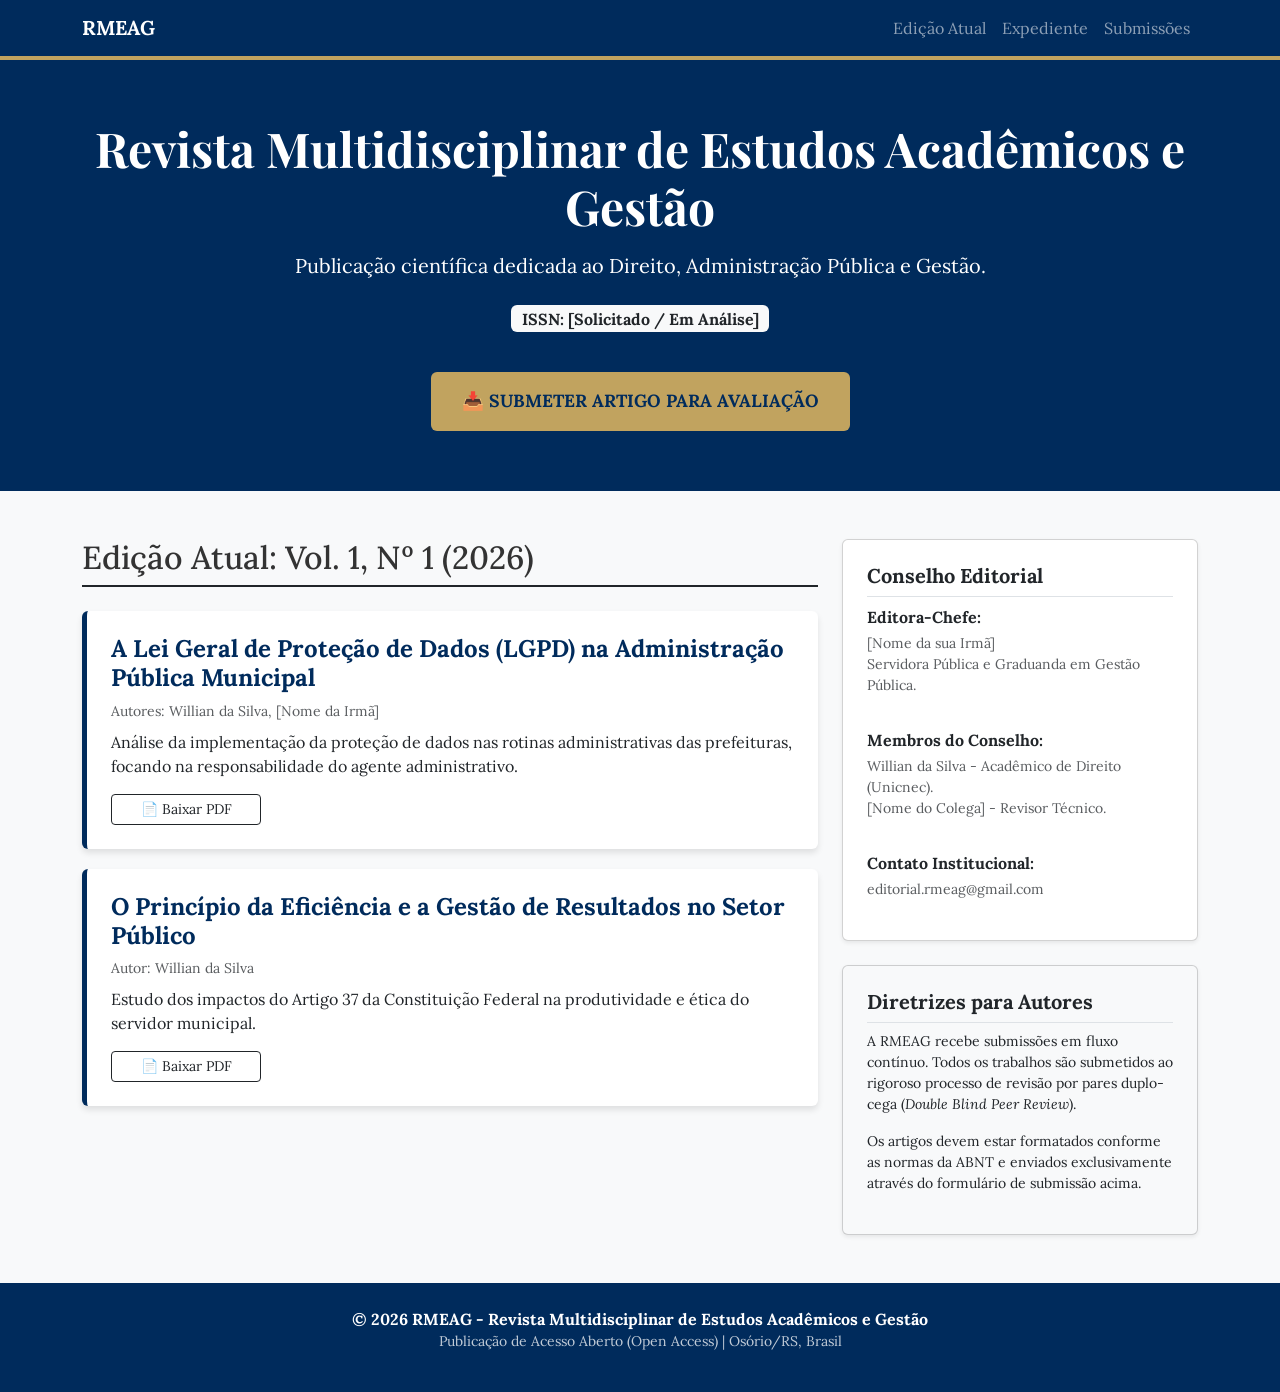
==== index.html @ 49e23513 "Create index.html" ====
<!DOCTYPE html>
<html lang="pt-br">
<head>
    <meta charset="UTF-8">
    <meta name="viewport" content="width=device-width, initial-scale=1.0">
    <title>RMEAG - Revista Multidisciplinar de Estudos Acadêmicos e Gestão</title>
    <link href="https://cdn.jsdelivr.net/npm/bootstrap@5.3.0/dist/css/bootstrap.min.css" rel="stylesheet">
    <link href="https://fonts.googleapis.com/css2?family=Playfair+Display:wght@700&family=Lora:wght@400;700&display=swap" rel="stylesheet">
    <style>
        body { font-family: 'Lora', serif; background-color: #f8f9fa; color: #333; }
        .navbar { background-color: #002b5c; border-bottom: 4px solid #c1a35f; }
        .hero { background-color: #002b5c; color: white; padding: 60px 0; text-align: center; }
        .hero h1 { font-family: 'Playfair Display', serif; }
        .card-artigo { border: none; border-left: 5px solid #002b5c; margin-bottom: 20px; box-shadow: 0 4px 6px rgba(0,0,0,0.1); }
        .btn-submeter { background-color: #c1a35f; color: #002b5c; font-weight: bold; font-size: 1.1em; padding: 15px 30px; }
        .btn-submeter:hover { background-color: #a88d4f; color: white; }
    </style>
</head>
<body>

<nav class="navbar navbar-expand-lg navbar-dark sticky-top">
    <div class="container">
        <a class="navbar-brand fw-bold" href="#">RMEAG</a>
        <div class="navbar-nav ms-auto">
            <a class="nav-link" href="#edicao">Edição Atual</a>
            <a class="nav-link" href="#expediente">Expediente</a>
            <a class="nav-link" href="#submissao">Submissões</a>
        </div>
    </div>
</nav>

<section class="hero">
    <div class="container">
        <h1 class="display-5 fw-bold">Revista Multidisciplinar de Estudos Acadêmicos e Gestão</h1>
        <p class="lead mt-3">Publicação científica dedicada ao Direito, Administração Pública e Gestão.</p>
        <span class="badge bg-light text-dark fs-6 mt-2">ISSN: [Solicitado / Em Análise]</span>
        <br><br>
        <a href="COLE_O_LINK_DO_SEU_GOOGLE_FORMS_AQUI" target="_blank" class="btn btn-submeter mt-3">📥 SUBMETER ARTIGO PARA AVALIAÇÃO</a>
    </div>
</section>

<div class="container mt-5">
    <div class="row">
        <div class="col-lg-8" id="edicao">
            <h2 class="border-bottom border-2 border-dark pb-2 mb-4">Edição Atual: Vol. 1, Nº 1 (2026)</h2>

            <div class="card card-artigo p-4">
                <h4 class="fw-bold text-primary" style="color: #002b5c !important;">A Lei Geral de Proteção de Dados (LGPD) na Administração Pública Municipal</h4>
                <p class="text-muted small mb-2">Autores: Willian da Silva, [Nome da Irmã]</p>
                <p>Análise da implementação da proteção de dados nas rotinas administrativas das prefeituras, focando na responsabilidade do agente administrativo.</p>
                <a href="LINK_DO_PDF_1" class="btn btn-sm btn-outline-dark" style="width: 150px;">📄 Baixar PDF</a>
            </div>

            <div class="card card-artigo p-4">
                <h4 class="fw-bold text-primary" style="color: #002b5c !important;">O Princípio da Eficiência e a Gestão de Resultados no Setor Público</h4>
                <p class="text-muted small mb-2">Autor: Willian da Silva</p>
                <p>Estudo dos impactos do Artigo 37 da Constituição Federal na produtividade e ética do servidor municipal.</p>
                <a href="LINK_DO_PDF_2" class="btn btn-sm btn-outline-dark" style="width: 150px;">📄 Baixar PDF</a>
            </div>

            </div>

        <div class="col-lg-4">
            <div class="card p-4 bg-white mb-4 shadow-sm" id="expediente">
                <h5 class="fw-bold border-bottom pb-2">Conselho Editorial</h5>
                <p class="mb-1 fw-bold">Editora-Chefe:</p>
                <p class="small text-muted">[Nome da sua Irmã] <br> Servidora Pública e Graduanda em Gestão Pública.</p>
                
                <p class="mb-1 fw-bold mt-3">Membros do Conselho:</p>
                <p class="small text-muted">Willian da Silva - Acadêmico de Direito (Unicnec). <br> [Nome do Colega] - Revisor Técnico.</p>
                
                <p class="mb-1 fw-bold mt-3">Contato Institucional:</p>
                <p class="small text-muted">editorial.rmeag@gmail.com</p>
            </div>

            <div class="card p-4 bg-light shadow-sm" id="submissao">
                <h5 class="fw-bold border-bottom pb-2">Diretrizes para Autores</h5>
                <p class="small">A RMEAG recebe submissões em fluxo contínuo. Todos os trabalhos são submetidos ao rigoroso processo de revisão por pares duplo-cega (<em>Double Blind Peer Review</em>).</p>
                <p class="small">Os artigos devem estar formatados conforme as normas da ABNT e enviados exclusivamente através do formulário de submissão acima.</p>
            </div>
        </div>
    </div>
</div>

<footer class="text-center py-4 mt-5" style="background-color: #002b5c; color: white;">
    <p class="mb-0 fw-bold">© 2026 RMEAG - Revista Multidisciplinar de Estudos Acadêmicos e Gestão</p>
    <p class="small opacity-75">Publicação de Acesso Aberto (Open Access) | Osório/RS, Brasil</p>
</footer>

</body>
</html>
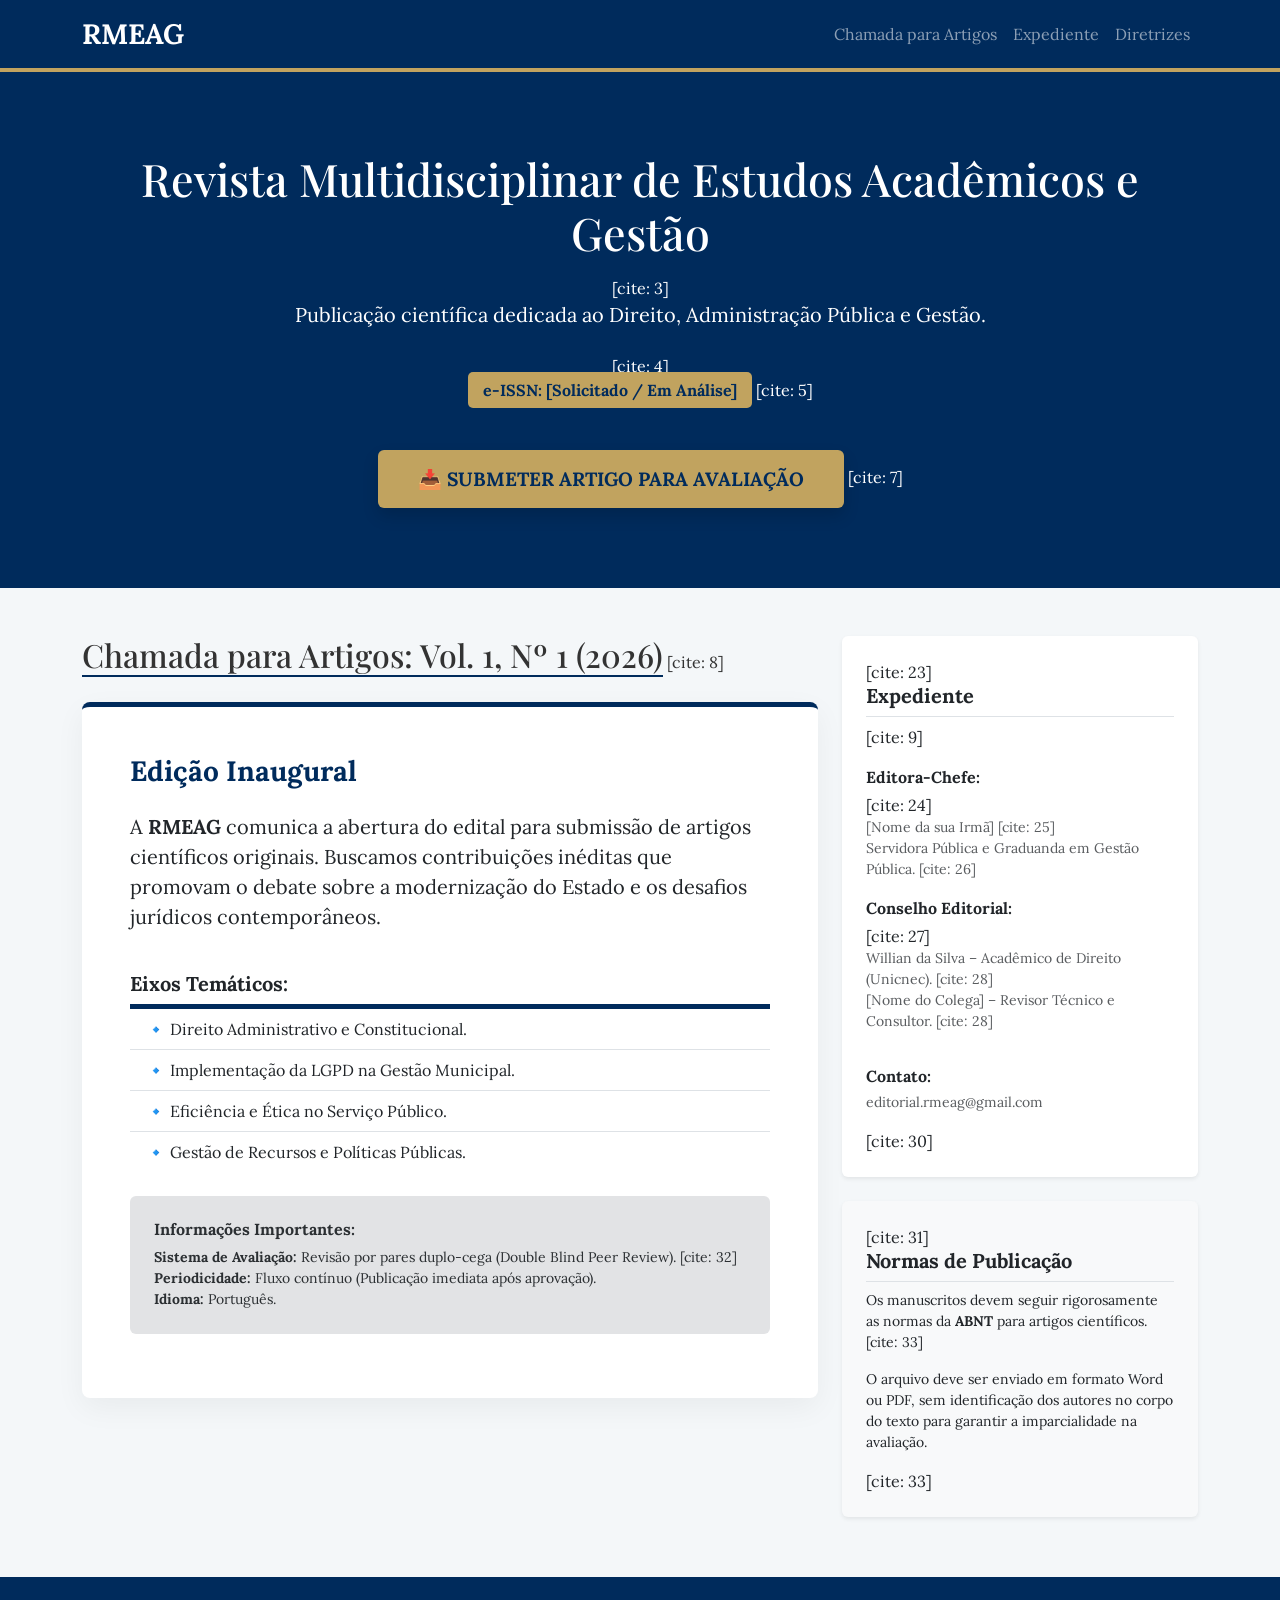
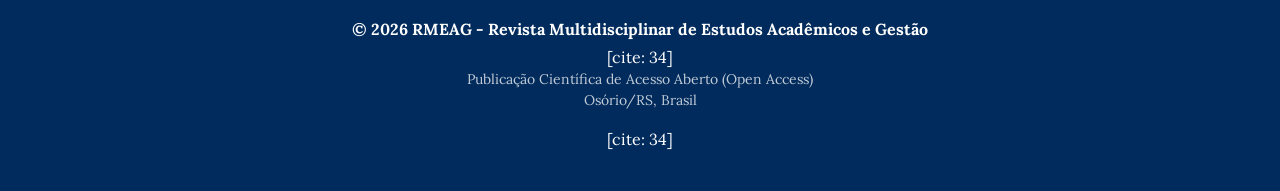
==== commit 83523f33: "Update index.html" ====
--- a/index.html
+++ b/index.html
@@ -7,84 +7,104 @@
     <link href="https://cdn.jsdelivr.net/npm/bootstrap@5.3.0/dist/css/bootstrap.min.css" rel="stylesheet">
     <link href="https://fonts.googleapis.com/css2?family=Playfair+Display:wght@700&family=Lora:wght@400;700&display=swap" rel="stylesheet">
     <style>
-        body { font-family: 'Lora', serif; background-color: #f8f9fa; color: #333; }
+        body { font-family: 'Lora', serif; background-color: #f4f7f9; color: #333; }
         .navbar { background-color: #002b5c; border-bottom: 4px solid #c1a35f; }
-        .hero { background-color: #002b5c; color: white; padding: 60px 0; text-align: center; }
-        .hero h1 { font-family: 'Playfair Display', serif; }
-        .card-artigo { border: none; border-left: 5px solid #002b5c; margin-bottom: 20px; box-shadow: 0 4px 6px rgba(0,0,0,0.1); }
-        .btn-submeter { background-color: #c1a35f; color: #002b5c; font-weight: bold; font-size: 1.1em; padding: 15px 30px; }
-        .btn-submeter:hover { background-color: #a88d4f; color: white; }
+        .hero { background-color: #002b5c; color: white; padding: 80px 0; text-align: center; }
+        .hero h1 { font-family: 'Playfair Display', serif; font-size: 2.8rem; }
+        .badge-issn { background-color: #c1a35f; color: #002b5c; font-weight: bold; padding: 8px 15px; border-radius: 5px; }
+        .card-chamada { border: none; border-top: 5px solid #002b5c; box-shadow: 0 10px 30px rgba(0,0,0,0.05); border-radius: 8px; }
+        .btn-submeter { background-color: #c1a35f; color: #002b5c; font-weight: bold; font-size: 1.2rem; padding: 15px 40px; border: none; transition: 0.3s; }
+        .btn-submeter:hover { background-color: #a88d4f; color: white; transform: translateY(-3px); }
+        .section-title { font-family: 'Playfair Display', serif; border-bottom: 2px solid #002b5c; display: inline-block; margin-bottom: 25px; }
+        footer { background-color: #002b5c; color: white; padding: 40px 0; margin-top: 60px; }
     </style>
 </head>
 <body>
 
 <nav class="navbar navbar-expand-lg navbar-dark sticky-top">
     <div class="container">
-        <a class="navbar-brand fw-bold" href="#">RMEAG</a>
+        <a class="navbar-brand fw-bold fs-3" href="#">RMEAG</a>
         <div class="navbar-nav ms-auto">
-            <a class="nav-link" href="#edicao">Edição Atual</a>
+            <a class="nav-link" href="#chamada">Chamada para Artigos</a>
             <a class="nav-link" href="#expediente">Expediente</a>
-            <a class="nav-link" href="#submissao">Submissões</a>
+            <a class="nav-link" href="#diretrizes">Diretrizes</a>
         </div>
     </div>
 </nav>
 
-<section class="hero">
+<header class="hero">
     <div class="container">
-        <h1 class="display-5 fw-bold">Revista Multidisciplinar de Estudos Acadêmicos e Gestão</h1>
-        <p class="lead mt-3">Publicação científica dedicada ao Direito, Administração Pública e Gestão.</p>
-        <span class="badge bg-light text-dark fs-6 mt-2">ISSN: [Solicitado / Em Análise]</span>
-        <br><br>
-        <a href="COLE_O_LINK_DO_SEU_GOOGLE_FORMS_AQUI" target="_blank" class="btn btn-submeter mt-3">📥 SUBMETER ARTIGO PARA AVALIAÇÃO</a>
+        <h1 class="mb-3">Revista Multidisciplinar de Estudos Acadêmicos e Gestão</h1> [cite: 3]
+        <p class="lead mb-4">Publicação científica dedicada ao Direito, Administração Pública e Gestão.</p> [cite: 4]
+        <div class="mb-5">
+            <span class="badge-issn">e-ISSN: [Solicitado / Em Análise]</span> [cite: 5]
+        </div>
+        <a href="#" target="_blank" class="btn btn-submeter shadow">📥 SUBMETER ARTIGO PARA AVALIAÇÃO</a> [cite: 7]
     </div>
-</section>
+</header>
 
-<div class="container mt-5">
+<main class="container mt-5">
     <div class="row">
-        <div class="col-lg-8" id="edicao">
-            <h2 class="border-bottom border-2 border-dark pb-2 mb-4">Edição Atual: Vol. 1, Nº 1 (2026)</h2>
+        <div class="col-lg-8 mb-5" id="chamada">
+            <h2 class="section-title">Chamada para Artigos: Vol. 1, Nº 1 (2026)</h2> [cite: 8]
+            
+            <div class="card card-chamada p-5 bg-white">
+                <h3 class="fw-bold mb-4" style="color: #002b5c;">Edição Inaugural</h3>
+                <p class="fs-5">A <strong>RMEAG</strong> comunica a abertura do edital para submissão de artigos científicos originais. Buscamos contribuições inéditas que promovam o debate sobre a modernização do Estado e os desafios jurídicos contemporâneos.</p>
+                
+                <h5 class="fw-bold mt-4">Eixos Temáticos:</h5>
+                <ul class="list-group list-group-flush mb-4">
+                    <li class="list-group-item">🔹 Direito Administrativo e Constitucional.</li>
+                    <li class="list-group-item">🔹 Implementação da LGPD na Gestão Municipal.</li>
+                    <li class="list-group-item">🔹 Eficiência e Ética no Serviço Público.</li>
+                    <li class="list-group-item">🔹 Gestão de Recursos e Políticas Públicas.</li>
+                </ul>
 
-            <div class="card card-artigo p-4">
-                <h4 class="fw-bold text-primary" style="color: #002b5c !important;">A Lei Geral de Proteção de Dados (LGPD) na Administração Pública Municipal</h4>
-                <p class="text-muted small mb-2">Autores: Willian da Silva, [Nome da Irmã]</p>
-                <p>Análise da implementação da proteção de dados nas rotinas administrativas das prefeituras, focando na responsabilidade do agente administrativo.</p>
-                <a href="LINK_DO_PDF_1" class="btn btn-sm btn-outline-dark" style="width: 150px;">📄 Baixar PDF</a>
+                <div class="alert alert-secondary border-0 p-4">
+                    <h6 class="fw-bold mb-2">Informações Importantes:</h6>
+                    <p class="small mb-0">
+                        <strong>Sistema de Avaliação:</strong> Revisão por pares duplo-cega (Double Blind Peer Review). [cite: 32]<br>
+                        <strong>Periodicidade:</strong> Fluxo contínuo (Publicação imediata após aprovação).<br>
+                        <strong>Idioma:</strong> Português.
+                    </p>
+                </div>
+            </div>
+        </div>
+
+        <div class="col-lg-4">
+            <div class="card p-4 shadow-sm border-0 mb-4" id="expediente"> [cite: 23]
+                <h5 class="fw-bold border-bottom pb-2">Expediente</h5> [cite: 9]
+                <p class="mb-1 fw-bold mt-3">Editora-Chefe:</p> [cite: 24]
+                <p class="small text-muted mb-3">
+                    [Nome da sua Irmã] [cite: 25]<br>
+                    Servidora Pública e Graduanda em Gestão Pública. [cite: 26]
+                </p>
+                
+                <p class="mb-1 fw-bold">Conselho Editorial:</p> [cite: 27]
+                <ul class="list-unstyled small text-muted">
+                    <li>Willian da Silva – Acadêmico de Direito (Unicnec). [cite: 28]</li>
+                    <li>[Nome do Colega] – Revisor Técnico e Consultor. [cite: 28]</li>
+                </ul>
+                
+                <p class="mb-1 fw-bold mt-3">Contato:</p>
+                <p class="small text-muted">editorial.rmeag@gmail.com</p> [cite: 30]
             </div>
 
-            <div class="card card-artigo p-4">
-                <h4 class="fw-bold text-primary" style="color: #002b5c !important;">O Princípio da Eficiência e a Gestão de Resultados no Setor Público</h4>
-                <p class="text-muted small mb-2">Autor: Willian da Silva</p>
-                <p>Estudo dos impactos do Artigo 37 da Constituição Federal na produtividade e ética do servidor municipal.</p>
-                <a href="LINK_DO_PDF_2" class="btn btn-sm btn-outline-dark" style="width: 150px;">📄 Baixar PDF</a>
-            </div>
-
-            </div>
-
-        <div class="col-lg-4">
-            <div class="card p-4 bg-white mb-4 shadow-sm" id="expediente">
-                <h5 class="fw-bold border-bottom pb-2">Conselho Editorial</h5>
-                <p class="mb-1 fw-bold">Editora-Chefe:</p>
-                <p class="small text-muted">[Nome da sua Irmã] <br> Servidora Pública e Graduanda em Gestão Pública.</p>
-                
-                <p class="mb-1 fw-bold mt-3">Membros do Conselho:</p>
-                <p class="small text-muted">Willian da Silva - Acadêmico de Direito (Unicnec). <br> [Nome do Colega] - Revisor Técnico.</p>
-                
-                <p class="mb-1 fw-bold mt-3">Contato Institucional:</p>
-                <p class="small text-muted">editorial.rmeag@gmail.com</p>
-            </div>
-
-            <div class="card p-4 bg-light shadow-sm" id="submissao">
-                <h5 class="fw-bold border-bottom pb-2">Diretrizes para Autores</h5>
-                <p class="small">A RMEAG recebe submissões em fluxo contínuo. Todos os trabalhos são submetidos ao rigoroso processo de revisão por pares duplo-cega (<em>Double Blind Peer Review</em>).</p>
-                <p class="small">Os artigos devem estar formatados conforme as normas da ABNT e enviados exclusivamente através do formulário de submissão acima.</p>
+            <div class="card p-4 shadow-sm border-0 bg-light" id="diretrizes"> [cite: 31]
+                <h5 class="fw-bold border-bottom pb-2">Normas de Publicação</h5>
+                <p class="small">Os manuscritos devem seguir rigorosamente as normas da <strong>ABNT</strong> para artigos científicos. [cite: 33]</p>
+                <p class="small">O arquivo deve ser enviado em formato Word ou PDF, sem identificação dos autores no corpo do texto para garantir a imparcialidade na avaliação.</p> [cite: 33]
             </div>
         </div>
     </div>
-</div>
+</main>
 
-<footer class="text-center py-4 mt-5" style="background-color: #002b5c; color: white;">
-    <p class="mb-0 fw-bold">© 2026 RMEAG - Revista Multidisciplinar de Estudos Acadêmicos e Gestão</p>
-    <p class="small opacity-75">Publicação de Acesso Aberto (Open Access) | Osório/RS, Brasil</p>
+<footer class="text-center">
+    <div class="container">
+        <p class="fw-bold mb-1">© 2026 RMEAG - Revista Multidisciplinar de Estudos Acadêmicos e Gestão</p> [cite: 34]
+        <p class="small mb-0 opacity-75">Publicação Científica de Acesso Aberto (Open Access)</p>
+        <p class="small opacity-75">Osório/RS, Brasil</p> [cite: 34]
+    </div>
 </footer>
 
 </body>
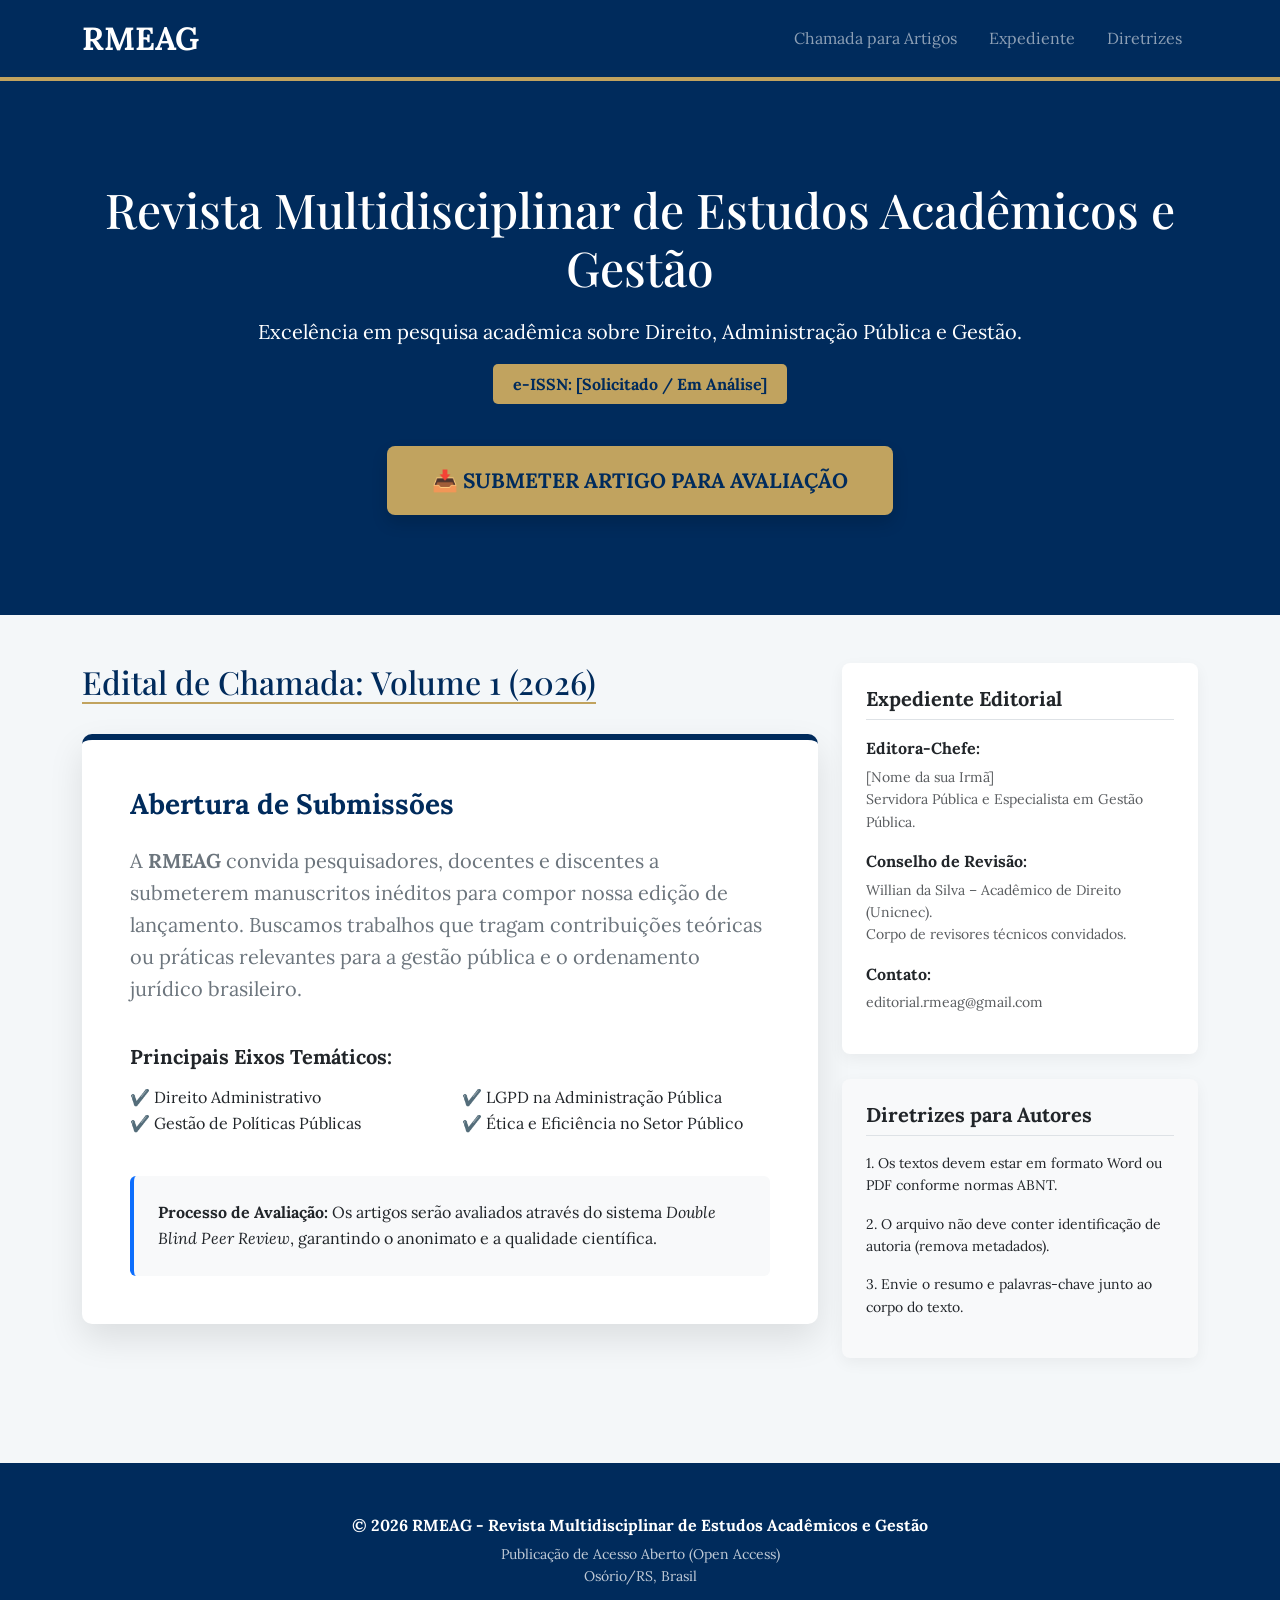
==== commit 5b11799d: "Update index.html" ====
--- a/index.html
+++ b/index.html
@@ -7,103 +7,106 @@
     <link href="https://cdn.jsdelivr.net/npm/bootstrap@5.3.0/dist/css/bootstrap.min.css" rel="stylesheet">
     <link href="https://fonts.googleapis.com/css2?family=Playfair+Display:wght@700&family=Lora:wght@400;700&display=swap" rel="stylesheet">
     <style>
-        body { font-family: 'Lora', serif; background-color: #f4f7f9; color: #333; }
+        body { font-family: 'Lora', serif; background-color: #f4f7f9; color: #333; line-height: 1.6; }
         .navbar { background-color: #002b5c; border-bottom: 4px solid #c1a35f; }
-        .hero { background-color: #002b5c; color: white; padding: 80px 0; text-align: center; }
-        .hero h1 { font-family: 'Playfair Display', serif; font-size: 2.8rem; }
-        .badge-issn { background-color: #c1a35f; color: #002b5c; font-weight: bold; padding: 8px 15px; border-radius: 5px; }
-        .card-chamada { border: none; border-top: 5px solid #002b5c; box-shadow: 0 10px 30px rgba(0,0,0,0.05); border-radius: 8px; }
-        .btn-submeter { background-color: #c1a35f; color: #002b5c; font-weight: bold; font-size: 1.2rem; padding: 15px 40px; border: none; transition: 0.3s; }
-        .btn-submeter:hover { background-color: #a88d4f; color: white; transform: translateY(-3px); }
-        .section-title { font-family: 'Playfair Display', serif; border-bottom: 2px solid #002b5c; display: inline-block; margin-bottom: 25px; }
-        footer { background-color: #002b5c; color: white; padding: 40px 0; margin-top: 60px; }
+        .hero { background-color: #002b5c; color: white; padding: 100px 0; text-align: center; }
+        .hero h1 { font-family: 'Playfair Display', serif; font-size: 3rem; margin-bottom: 20px; }
+        .badge-issn { background-color: #c1a35f; color: #002b5c; font-weight: bold; padding: 10px 20px; border-radius: 5px; font-size: 1rem; }
+        .card-main { border: none; border-top: 6px solid #002b5c; box-shadow: 0 15px 35px rgba(0,0,0,0.1); border-radius: 10px; background: white; }
+        .btn-submeter { background-color: #c1a35f; color: #002b5c; font-weight: bold; font-size: 1.3rem; padding: 18px 45px; border: none; transition: 0.3s ease; text-decoration: none; display: inline-block; border-radius: 8px; }
+        .btn-submeter:hover { background-color: #a88d4f; color: white; transform: translateY(-3px); box-shadow: 0 5px 15px rgba(0,0,0,0.3); }
+        .section-title { font-family: 'Playfair Display', serif; color: #002b5c; border-bottom: 2px solid #c1a35f; display: inline-block; margin-bottom: 30px; }
+        .sidebar-card { border: none; box-shadow: 0 5px 15px rgba(0,0,0,0.05); border-radius: 8px; margin-bottom: 25px; }
+        footer { background-color: #002b5c; color: white; padding: 50px 0; margin-top: 80px; }
     </style>
 </head>
 <body>
 
 <nav class="navbar navbar-expand-lg navbar-dark sticky-top">
     <div class="container">
-        <a class="navbar-brand fw-bold fs-3" href="#">RMEAG</a>
+        <a class="navbar-brand fw-bold fs-2" href="#">RMEAG</a>
         <div class="navbar-nav ms-auto">
-            <a class="nav-link" href="#chamada">Chamada para Artigos</a>
-            <a class="nav-link" href="#expediente">Expediente</a>
-            <a class="nav-link" href="#diretrizes">Diretrizes</a>
+            <a class="nav-link px-3" href="#chamada">Chamada para Artigos</a>
+            <a class="nav-link px-3" href="#expediente">Expediente</a>
+            <a class="nav-link px-3" href="#diretrizes">Diretrizes</a>
         </div>
     </div>
 </nav>
 
 <header class="hero">
     <div class="container">
-        <h1 class="mb-3">Revista Multidisciplinar de Estudos Acadêmicos e Gestão</h1> [cite: 3]
-        <p class="lead mb-4">Publicação científica dedicada ao Direito, Administração Pública e Gestão.</p> [cite: 4]
+        <h1>Revista Multidisciplinar de Estudos Acadêmicos e Gestão</h1>
+        <p class="lead mb-4">Excelência em pesquisa acadêmica sobre Direito, Administração Pública e Gestão.</p>
         <div class="mb-5">
-            <span class="badge-issn">e-ISSN: [Solicitado / Em Análise]</span> [cite: 5]
+            <span class="badge-issn">e-ISSN: [Solicitado / Em Análise]</span>
         </div>
-        <a href="#" target="_blank" class="btn btn-submeter shadow">📥 SUBMETER ARTIGO PARA AVALIAÇÃO</a> [cite: 7]
+        <a href="https://forms.gle/exemplo" target="_blank" class="btn-submeter shadow">📥 SUBMETER ARTIGO PARA AVALIAÇÃO</a>
     </div>
 </header>
 
 <main class="container mt-5">
     <div class="row">
         <div class="col-lg-8 mb-5" id="chamada">
-            <h2 class="section-title">Chamada para Artigos: Vol. 1, Nº 1 (2026)</h2> [cite: 8]
+            <h2 class="section-title">Edital de Chamada: Volume 1 (2026)</h2>
             
-            <div class="card card-chamada p-5 bg-white">
-                <h3 class="fw-bold mb-4" style="color: #002b5c;">Edição Inaugural</h3>
-                <p class="fs-5">A <strong>RMEAG</strong> comunica a abertura do edital para submissão de artigos científicos originais. Buscamos contribuições inéditas que promovam o debate sobre a modernização do Estado e os desafios jurídicos contemporâneos.</p>
+            <div class="card card-main p-5">
+                <h3 class="fw-bold mb-4" style="color: #002b5c;">Abertura de Submissões</h3>
+                <p class="fs-5 text-secondary">A <strong>RMEAG</strong> convida pesquisadores, docentes e discentes a submeterem manuscritos inéditos para compor nossa edição de lançamento. Buscamos trabalhos que tragam contribuições teóricas ou práticas relevantes para a gestão pública e o ordenamento jurídico brasileiro.</p>
                 
-                <h5 class="fw-bold mt-4">Eixos Temáticos:</h5>
-                <ul class="list-group list-group-flush mb-4">
-                    <li class="list-group-item">🔹 Direito Administrativo e Constitucional.</li>
-                    <li class="list-group-item">🔹 Implementação da LGPD na Gestão Municipal.</li>
-                    <li class="list-group-item">🔹 Eficiência e Ética no Serviço Público.</li>
-                    <li class="list-group-item">🔹 Gestão de Recursos e Políticas Públicas.</li>
-                </ul>
+                <h5 class="fw-bold mt-4 mb-3">Principais Eixos Temáticos:</h5>
+                <div class="row">
+                    <div class="col-md-6">
+                        <ul class="list-unstyled">
+                            <li>✔️ Direito Administrativo</li>
+                            <li>✔️ Gestão de Políticas Públicas</li>
+                        </ul>
+                    </div>
+                    <div class="col-md-6">
+                        <ul class="list-unstyled">
+                            <li>✔️ LGPD na Administração Pública</li>
+                            <li>✔️ Ética e Eficiência no Setor Público</li>
+                        </ul>
+                    </div>
+                </div>
 
-                <div class="alert alert-secondary border-0 p-4">
-                    <h6 class="fw-bold mb-2">Informações Importantes:</h6>
-                    <p class="small mb-0">
-                        <strong>Sistema de Avaliação:</strong> Revisão por pares duplo-cega (Double Blind Peer Review). [cite: 32]<br>
-                        <strong>Periodicidade:</strong> Fluxo contínuo (Publicação imediata após aprovação).<br>
-                        <strong>Idioma:</strong> Português.
-                    </p>
+                <div class="mt-4 p-4 rounded bg-light border-start border-4 border-primary">
+                    <p class="mb-0"><strong>Processo de Avaliação:</strong> Os artigos serão avaliados através do sistema <em>Double Blind Peer Review</em>, garantindo o anonimato e a qualidade científica.</p>
                 </div>
             </div>
         </div>
 
-        <div class="col-lg-4">
-            <div class="card p-4 shadow-sm border-0 mb-4" id="expediente"> [cite: 23]
-                <h5 class="fw-bold border-bottom pb-2">Expediente</h5> [cite: 9]
-                <p class="mb-1 fw-bold mt-3">Editora-Chefe:</p> [cite: 24]
+        <aside class="col-lg-4">
+            <div class="card sidebar-card p-4 bg-white" id="expediente">
+                <h5 class="fw-bold border-bottom pb-2 mb-3">Expediente Editorial</h5>
+                <p class="mb-1 fw-bold">Editora-Chefe:</p>
                 <p class="small text-muted mb-3">
-                    [Nome da sua Irmã] [cite: 25]<br>
-                    Servidora Pública e Graduanda em Gestão Pública. [cite: 26]
+                    [Nome da sua Irmã]<br>
+                    Servidora Pública e Especialista em Gestão Pública.
                 </p>
-                
-                <p class="mb-1 fw-bold">Conselho Editorial:</p> [cite: 27]
-                <ul class="list-unstyled small text-muted">
-                    <li>Willian da Silva – Acadêmico de Direito (Unicnec). [cite: 28]</li>
-                    <li>[Nome do Colega] – Revisor Técnico e Consultor. [cite: 28]</li>
-                </ul>
-                
-                <p class="mb-1 fw-bold mt-3">Contato:</p>
-                <p class="small text-muted">editorial.rmeag@gmail.com</p> [cite: 30]
+                <p class="mb-1 fw-bold">Conselho de Revisão:</p>
+                <p class="small text-muted">
+                    Willian da Silva – Acadêmico de Direito (Unicnec).<br>
+                    Corpo de revisores técnicos convidados.
+                </p>
+                <p class="mb-1 fw-bold">Contato:</p>
+                <p class="small text-muted">editorial.rmeag@gmail.com</p>
             </div>
 
-            <div class="card p-4 shadow-sm border-0 bg-light" id="diretrizes"> [cite: 31]
-                <h5 class="fw-bold border-bottom pb-2">Normas de Publicação</h5>
-                <p class="small">Os manuscritos devem seguir rigorosamente as normas da <strong>ABNT</strong> para artigos científicos. [cite: 33]</p>
-                <p class="small">O arquivo deve ser enviado em formato Word ou PDF, sem identificação dos autores no corpo do texto para garantir a imparcialidade na avaliação.</p> [cite: 33]
+            <div class="card sidebar-card p-4 bg-light" id="diretrizes">
+                <h5 class="fw-bold border-bottom pb-2 mb-3">Diretrizes para Autores</h5>
+                <p class="small">1. Os textos devem estar em formato Word ou PDF conforme normas ABNT.</p>
+                <p class="small">2. O arquivo não deve conter identificação de autoria (remova metadados).</p>
+                <p class="small">3. Envie o resumo e palavras-chave junto ao corpo do texto.</p>
             </div>
-        </div>
+        </aside>
     </div>
 </main>
 
 <footer class="text-center">
     <div class="container">
-        <p class="fw-bold mb-1">© 2026 RMEAG - Revista Multidisciplinar de Estudos Acadêmicos e Gestão</p> [cite: 34]
-        <p class="small mb-0 opacity-75">Publicação Científica de Acesso Aberto (Open Access)</p>
-        <p class="small opacity-75">Osório/RS, Brasil</p> [cite: 34]
+        <p class="fw-bold mb-1">© 2026 RMEAG - Revista Multidisciplinar de Estudos Acadêmicos e Gestão</p>
+        <p class="small mb-0 opacity-75">Publicação de Acesso Aberto (Open Access)</p>
+        <p class="small opacity-75">Osório/RS, Brasil</p>
     </div>
 </footer>
 
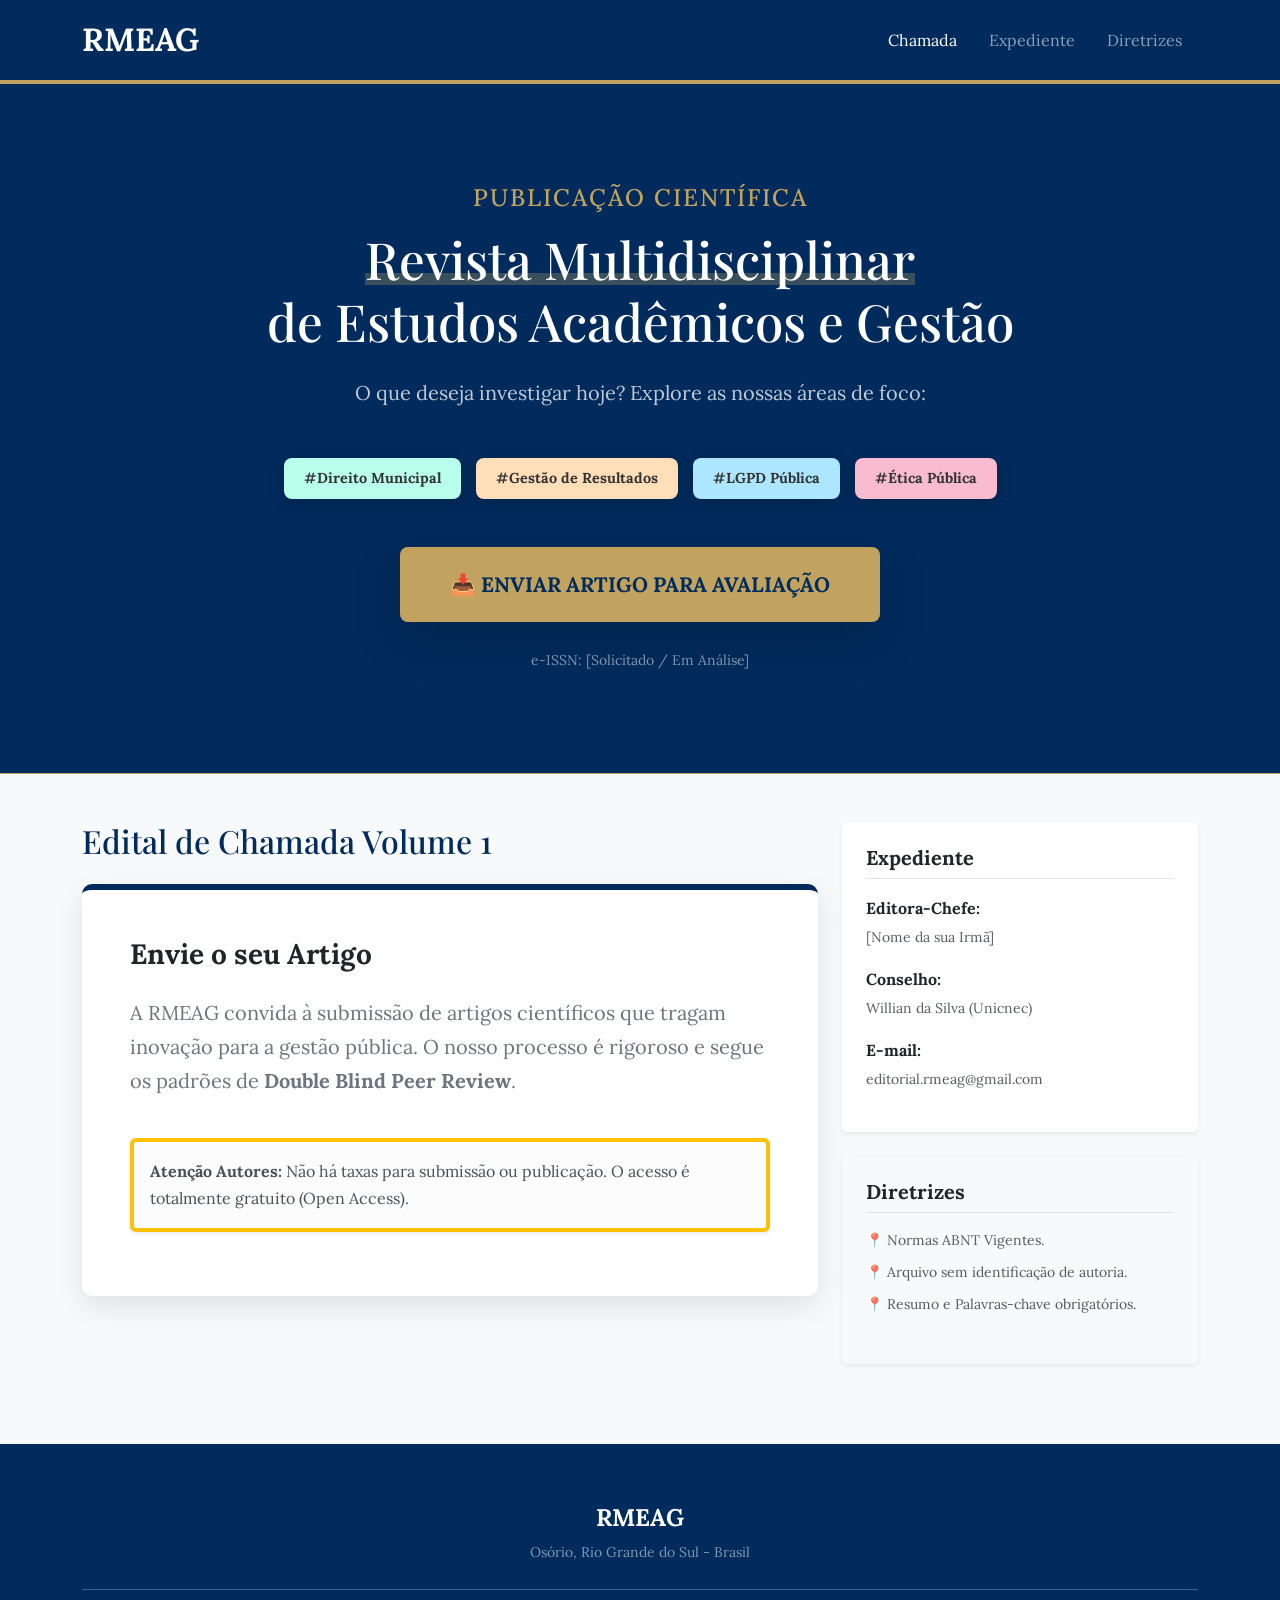
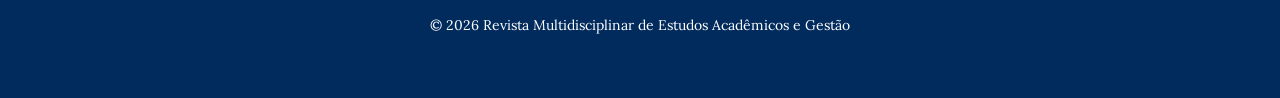
==== commit 861040ea: "Update index.html" ====
--- a/index.html
+++ b/index.html
@@ -3,21 +3,49 @@
 <head>
     <meta charset="UTF-8">
     <meta name="viewport" content="width=device-width, initial-scale=1.0">
+    
     <title>RMEAG - Revista Multidisciplinar de Estudos Acadêmicos e Gestão</title>
+    <meta name="description" content="A RMEAG é uma revista científica open-source focada em Direito, Administração Pública e Gestão. Publique os seus artigos em acesso aberto.">
+    <meta name="keywords" content="Revista Científica, Direito, Gestão Pública, LGPD, Osório, Artigos Acadêmicos">
+    
     <link href="https://cdn.jsdelivr.net/npm/bootstrap@5.3.0/dist/css/bootstrap.min.css" rel="stylesheet">
     <link href="https://fonts.googleapis.com/css2?family=Playfair+Display:wght@700&family=Lora:wght@400;700&display=swap" rel="stylesheet">
+    
     <style>
-        body { font-family: 'Lora', serif; background-color: #f4f7f9; color: #333; line-height: 1.6; }
-        .navbar { background-color: #002b5c; border-bottom: 4px solid #c1a35f; }
-        .hero { background-color: #002b5c; color: white; padding: 100px 0; text-align: center; }
-        .hero h1 { font-family: 'Playfair Display', serif; font-size: 3rem; margin-bottom: 20px; }
-        .badge-issn { background-color: #c1a35f; color: #002b5c; font-weight: bold; padding: 10px 20px; border-radius: 5px; font-size: 1rem; }
-        .card-main { border: none; border-top: 6px solid #002b5c; box-shadow: 0 15px 35px rgba(0,0,0,0.1); border-radius: 10px; background: white; }
-        .btn-submeter { background-color: #c1a35f; color: #002b5c; font-weight: bold; font-size: 1.3rem; padding: 18px 45px; border: none; transition: 0.3s ease; text-decoration: none; display: inline-block; border-radius: 8px; }
-        .btn-submeter:hover { background-color: #a88d4f; color: white; transform: translateY(-3px); box-shadow: 0 5px 15px rgba(0,0,0,0.3); }
-        .section-title { font-family: 'Playfair Display', serif; color: #002b5c; border-bottom: 2px solid #c1a35f; display: inline-block; margin-bottom: 30px; }
-        .sidebar-card { border: none; box-shadow: 0 5px 15px rgba(0,0,0,0.05); border-radius: 8px; margin-bottom: 25px; }
-        footer { background-color: #002b5c; color: white; padding: 50px 0; margin-top: 80px; }
+        :root {
+            --azul-academico: #002b5c;
+            --dourado-detalhe: #c1a35f;
+            --bg-suave: #f8f9fa;
+        }
+        body { font-family: 'Lora', serif; background-color: var(--bg-suave); color: #333; line-height: 1.7; }
+        .navbar { background-color: var(--azul-academico); border-bottom: 4px solid var(--dourado-detalhe); }
+        
+        /* Hero Section com inspiração no Gatsby Template */
+        .hero { background-color: var(--azul-academico); color: white; padding: 100px 0; border-bottom: 1px solid var(--dourado-detalhe); }
+        .hero h1 { font-family: 'Playfair Display', serif; font-size: 3.2rem; }
+        .hero h1 span { position: relative; z-index: 1; }
+        .hero h1 span::after { content: ''; position: absolute; width: 100%; height: 12px; background: rgba(193, 163, 95, 0.3); left: 0; bottom: 8px; z-index: -1; }
+        
+        /* Botões de Categoria Coloridos (Estilo Hero.jsx) */
+        .hero-categories { display: flex; flex-wrap: wrap; justify-content: center; gap: 15px; margin-top: 30px; }
+        .cat-tag { 
+            padding: 8px 20px; border-radius: 8px; font-weight: bold; font-size: 0.9rem;
+            text-decoration: none; transition: 0.3s; color: #333; box-shadow: 0 4px 15px rgba(0,0,0,0.2);
+        }
+        .cat-direito { background-color: #b8ffec; } /* Verde Água */
+        .cat-gestao { background-color: #ffdeb8; }  /* Laranja Suave */
+        .cat-lgpd { background-color: #ace7ff; }    /* Azul Bebé */
+        .cat-tag:hover { transform: translateY(-3px); filter: brightness(105%); color: #000; }
+
+        .btn-submeter { 
+            background-color: var(--dourado-detalhe); color: var(--azul-academico); 
+            font-weight: bold; font-size: 1.3rem; padding: 20px 50px; border-radius: 8px;
+            text-decoration: none; display: inline-block; transition: 0.3s;
+        }
+        .btn-submeter:hover { background-color: #a88d4f; color: white; box-shadow: 0 8px 20px rgba(0,0,0,0.3); }
+
+        .card-main { border: none; border-top: 6px solid var(--azul-academico); box-shadow: 0 10px 30px rgba(0,0,0,0.1); border-radius: 10px; }
+        footer { background-color: var(--azul-academico); color: white; padding: 60px 0; margin-top: 80px; }
     </style>
 </head>
 <body>
@@ -26,77 +54,62 @@
     <div class="container">
         <a class="navbar-brand fw-bold fs-2" href="#">RMEAG</a>
         <div class="navbar-nav ms-auto">
-            <a class="nav-link px-3" href="#chamada">Chamada para Artigos</a>
+            <a class="nav-link px-3 active" href="#chamada">Chamada</a>
             <a class="nav-link px-3" href="#expediente">Expediente</a>
             <a class="nav-link px-3" href="#diretrizes">Diretrizes</a>
         </div>
     </div>
 </nav>
 
-<header class="hero">
+<header class="hero text-center">
     <div class="container">
-        <h1>Revista Multidisciplinar de Estudos Acadêmicos e Gestão</h1>
-        <p class="lead mb-4">Excelência em pesquisa acadêmica sobre Direito, Administração Pública e Gestão.</p>
-        <div class="mb-5">
-            <span class="badge-issn">e-ISSN: [Solicitado / Em Análise]</span>
+        <h4 class="text-uppercase mb-3" style="letter-spacing: 2px; color: var(--dourado-detalhe);">Publicação Científica</h4>
+        <h1 class="mb-4"><span>Revista Multidisciplinar</span><br>de Estudos Acadêmicos e Gestão</h1>
+        <p class="lead mb-5 opacity-75">O que deseja investigar hoje? Explore as nossas áreas de foco:</p>
+        
+        <div class="hero-categories mb-5">
+            <a href="#chamada" class="cat-tag cat-direito">#Direito Municipal</a>
+            <a href="#chamada" class="cat-tag cat-gestao">#Gestão de Resultados</a>
+            <a href="#chamada" class="cat-tag cat-lgpd">#LGPD Pública</a>
+            <a href="#chamada" class="cat-tag" style="background-color: #f8bbd0;">#Ética Pública</a>
         </div>
-        <a href="https://forms.gle/exemplo" target="_blank" class="btn-submeter shadow">📥 SUBMETER ARTIGO PARA AVALIAÇÃO</a>
+
+        <a href="https://forms.gle/SEU-LINK-AQUI" target="_blank" class="btn-submeter shadow-lg">📥 ENVIAR ARTIGO PARA AVALIAÇÃO</a>
+        <div class="mt-4"><small class="opacity-50">e-ISSN: [Solicitado / Em Análise]</small></div>
     </div>
 </header>
 
 <main class="container mt-5">
     <div class="row">
-        <div class="col-lg-8 mb-5" id="chamada">
-            <h2 class="section-title">Edital de Chamada: Volume 1 (2026)</h2>
-            
-            <div class="card card-main p-5">
-                <h3 class="fw-bold mb-4" style="color: #002b5c;">Abertura de Submissões</h3>
-                <p class="fs-5 text-secondary">A <strong>RMEAG</strong> convida pesquisadores, docentes e discentes a submeterem manuscritos inéditos para compor nossa edição de lançamento. Buscamos trabalhos que tragam contribuições teóricas ou práticas relevantes para a gestão pública e o ordenamento jurídico brasileiro.</p>
-                
-                <h5 class="fw-bold mt-4 mb-3">Principais Eixos Temáticos:</h5>
-                <div class="row">
-                    <div class="col-md-6">
-                        <ul class="list-unstyled">
-                            <li>✔️ Direito Administrativo</li>
-                            <li>✔️ Gestão de Políticas Públicas</li>
-                        </ul>
-                    </div>
-                    <div class="col-md-6">
-                        <ul class="list-unstyled">
-                            <li>✔️ LGPD na Administração Pública</li>
-                            <li>✔️ Ética e Eficiência no Setor Público</li>
-                        </ul>
-                    </div>
-                </div>
-
-                <div class="mt-4 p-4 rounded bg-light border-start border-4 border-primary">
-                    <p class="mb-0"><strong>Processo de Avaliação:</strong> Os artigos serão avaliados através do sistema <em>Double Blind Peer Review</em>, garantindo o anonimato e a qualidade científica.</p>
+        <div class="col-lg-8" id="chamada">
+            <h2 class="mb-4" style="font-family: 'Playfair Display'; color: var(--azul-academico);">Edital de Chamada Volume 1</h2>
+            <div class="card card-main p-5 bg-white">
+                <h3 class="fw-bold mb-4">Envie o seu Artigo</h3>
+                <p class="fs-5 text-secondary">A RMEAG convida à submissão de artigos científicos que tragam inovação para a gestão pública. O nosso processo é rigoroso e segue os padrões de <strong>Double Blind Peer Review</strong>.</p>
+                <div class="alert alert-light border-start border-4 border-warning mt-4 shadow-sm">
+                    <strong>Atenção Autores:</strong> Não há taxas para submissão ou publicação. O acesso é totalmente gratuito (Open Access).
                 </div>
             </div>
         </div>
 
         <aside class="col-lg-4">
-            <div class="card sidebar-card p-4 bg-white" id="expediente">
-                <h5 class="fw-bold border-bottom pb-2 mb-3">Expediente Editorial</h5>
+            <div class="card p-4 border-0 shadow-sm mb-4" id="expediente">
+                <h5 class="fw-bold border-bottom pb-2 mb-3">Expediente</h5>
                 <p class="mb-1 fw-bold">Editora-Chefe:</p>
-                <p class="small text-muted mb-3">
-                    [Nome da sua Irmã]<br>
-                    Servidora Pública e Especialista em Gestão Pública.
-                </p>
-                <p class="mb-1 fw-bold">Conselho de Revisão:</p>
-                <p class="small text-muted">
-                    Willian da Silva – Acadêmico de Direito (Unicnec).<br>
-                    Corpo de revisores técnicos convidados.
-                </p>
-                <p class="mb-1 fw-bold">Contato:</p>
+                <p class="small text-muted">[Nome da sua Irmã]</p>
+                <p class="mb-1 fw-bold">Conselho:</p>
+                <p class="small text-muted">Willian da Silva (Unicnec)</p>
+                <p class="mb-1 fw-bold">E-mail:</p>
                 <p class="small text-muted">editorial.rmeag@gmail.com</p>
             </div>
-
-            <div class="card sidebar-card p-4 bg-light" id="diretrizes">
-                <h5 class="fw-bold border-bottom pb-2 mb-3">Diretrizes para Autores</h5>
-                <p class="small">1. Os textos devem estar em formato Word ou PDF conforme normas ABNT.</p>
-                <p class="small">2. O arquivo não deve conter identificação de autoria (remova metadados).</p>
-                <p class="small">3. Envie o resumo e palavras-chave junto ao corpo do texto.</p>
+            
+            <div class="card p-4 border-0 shadow-sm bg-light" id="diretrizes">
+                <h5 class="fw-bold border-bottom pb-2 mb-3">Diretrizes</h5>
+                <ul class="list-unstyled small text-muted">
+                    <li class="mb-2">📍 Normas ABNT Vigentes.</li>
+                    <li class="mb-2">📍 Arquivo sem identificação de autoria.</li>
+                    <li class="mb-2">📍 Resumo e Palavras-chave obrigatórios.</li>
+                </ul>
             </div>
         </aside>
     </div>
@@ -104,11 +117,13 @@
 
 <footer class="text-center">
     <div class="container">
-        <p class="fw-bold mb-1">© 2026 RMEAG - Revista Multidisciplinar de Estudos Acadêmicos e Gestão</p>
-        <p class="small mb-0 opacity-75">Publicação de Acesso Aberto (Open Access)</p>
-        <p class="small opacity-75">Osório/RS, Brasil</p>
+        <h4 class="fw-bold">RMEAG</h4>
+        <p class="small opacity-50 mb-4">Osório, Rio Grande do Sul - Brasil</p>
+        <hr class="bg-white opacity-25">
+        <p class="small mt-4 mb-0">© 2026 Revista Multidisciplinar de Estudos Acadêmicos e Gestão</p>
     </div>
 </footer>
 
+<script src="https://cdn.jsdelivr.net/npm/bootstrap@5.3.0/dist/js/bootstrap.bundle.min.js"></script>
 </body>
 </html>
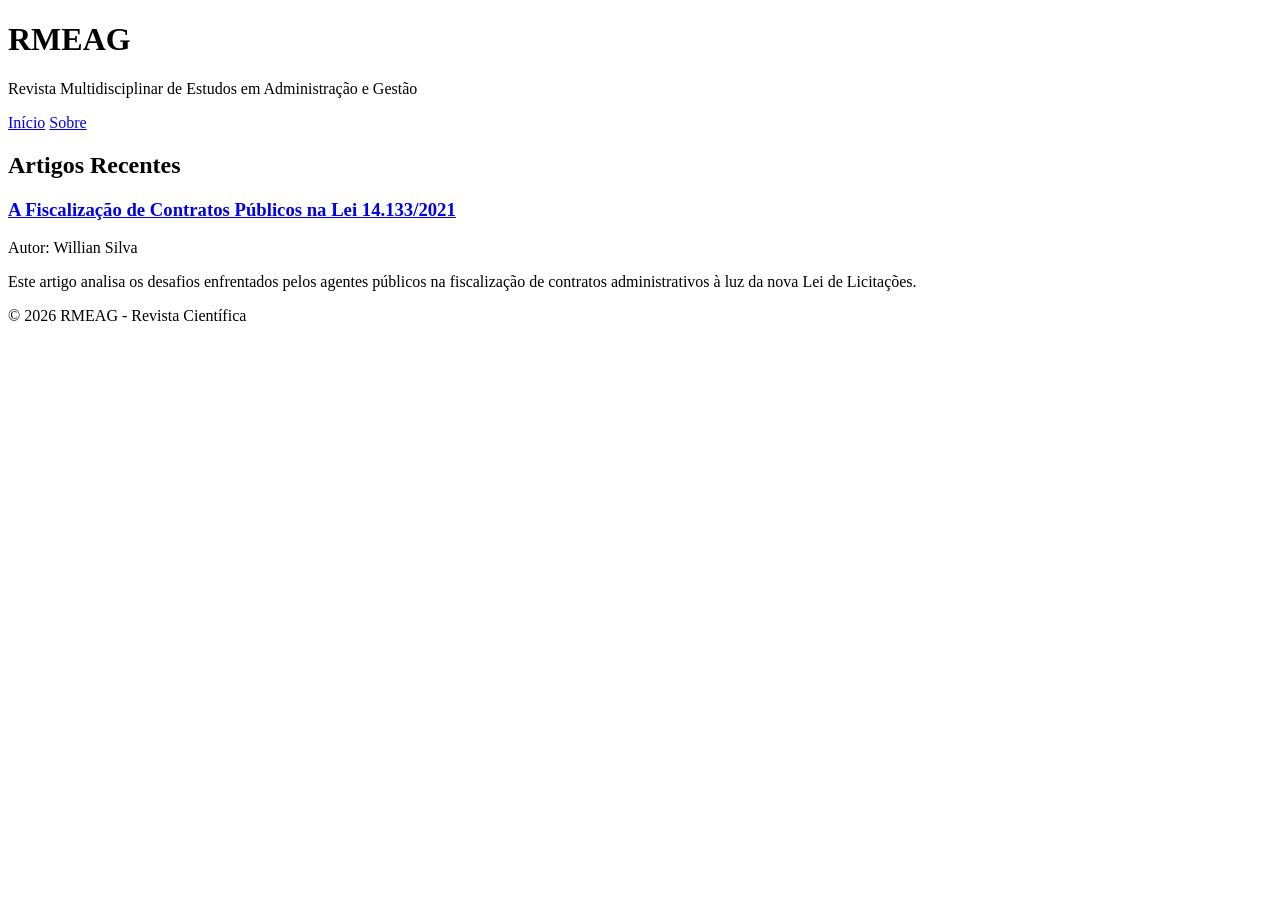
==== commit a1c83463: "Update index.html" ====
--- a/index.html
+++ b/index.html
@@ -1,129 +1,53 @@
 <!DOCTYPE html>
 <html lang="pt-br">
 <head>
-    <meta charset="UTF-8">
-    <meta name="viewport" content="width=device-width, initial-scale=1.0">
-    
-    <title>RMEAG - Revista Multidisciplinar de Estudos Acadêmicos e Gestão</title>
-    <meta name="description" content="A RMEAG é uma revista científica open-source focada em Direito, Administração Pública e Gestão. Publique os seus artigos em acesso aberto.">
-    <meta name="keywords" content="Revista Científica, Direito, Gestão Pública, LGPD, Osório, Artigos Acadêmicos">
-    
-    <link href="https://cdn.jsdelivr.net/npm/bootstrap@5.3.0/dist/css/bootstrap.min.css" rel="stylesheet">
-    <link href="https://fonts.googleapis.com/css2?family=Playfair+Display:wght@700&family=Lora:wght@400;700&display=swap" rel="stylesheet">
-    
-    <style>
-        :root {
-            --azul-academico: #002b5c;
-            --dourado-detalhe: #c1a35f;
-            --bg-suave: #f8f9fa;
-        }
-        body { font-family: 'Lora', serif; background-color: var(--bg-suave); color: #333; line-height: 1.7; }
-        .navbar { background-color: var(--azul-academico); border-bottom: 4px solid var(--dourado-detalhe); }
-        
-        /* Hero Section com inspiração no Gatsby Template */
-        .hero { background-color: var(--azul-academico); color: white; padding: 100px 0; border-bottom: 1px solid var(--dourado-detalhe); }
-        .hero h1 { font-family: 'Playfair Display', serif; font-size: 3.2rem; }
-        .hero h1 span { position: relative; z-index: 1; }
-        .hero h1 span::after { content: ''; position: absolute; width: 100%; height: 12px; background: rgba(193, 163, 95, 0.3); left: 0; bottom: 8px; z-index: -1; }
-        
-        /* Botões de Categoria Coloridos (Estilo Hero.jsx) */
-        .hero-categories { display: flex; flex-wrap: wrap; justify-content: center; gap: 15px; margin-top: 30px; }
-        .cat-tag { 
-            padding: 8px 20px; border-radius: 8px; font-weight: bold; font-size: 0.9rem;
-            text-decoration: none; transition: 0.3s; color: #333; box-shadow: 0 4px 15px rgba(0,0,0,0.2);
-        }
-        .cat-direito { background-color: #b8ffec; } /* Verde Água */
-        .cat-gestao { background-color: #ffdeb8; }  /* Laranja Suave */
-        .cat-lgpd { background-color: #ace7ff; }    /* Azul Bebé */
-        .cat-tag:hover { transform: translateY(-3px); filter: brightness(105%); color: #000; }
+<meta charset="UTF-8">
+<title>RMEAG - Revista Multidisciplinar de Estudos em Administração e Gestão</title>
 
-        .btn-submeter { 
-            background-color: var(--dourado-detalhe); color: var(--azul-academico); 
-            font-weight: bold; font-size: 1.3rem; padding: 20px 50px; border-radius: 8px;
-            text-decoration: none; display: inline-block; transition: 0.3s;
-        }
-        .btn-submeter:hover { background-color: #a88d4f; color: white; box-shadow: 0 8px 20px rgba(0,0,0,0.3); }
+<link rel="stylesheet" href="css/style.css">
+</head>
 
-        .card-main { border: none; border-top: 6px solid var(--azul-academico); box-shadow: 0 10px 30px rgba(0,0,0,0.1); border-radius: 10px; }
-        footer { background-color: var(--azul-academico); color: white; padding: 60px 0; margin-top: 80px; }
-    </style>
-</head>
 <body>
 
-<nav class="navbar navbar-expand-lg navbar-dark sticky-top">
-    <div class="container">
-        <a class="navbar-brand fw-bold fs-2" href="#">RMEAG</a>
-        <div class="navbar-nav ms-auto">
-            <a class="nav-link px-3 active" href="#chamada">Chamada</a>
-            <a class="nav-link px-3" href="#expediente">Expediente</a>
-            <a class="nav-link px-3" href="#diretrizes">Diretrizes</a>
-        </div>
-    </div>
+<header>
+
+<h1>RMEAG</h1>
+<p>Revista Multidisciplinar de Estudos em Administração e Gestão</p>
+
+<nav>
+<a href="index.html">Início</a>
+<a href="sobre.html">Sobre</a>
 </nav>
 
-<header class="hero text-center">
-    <div class="container">
-        <h4 class="text-uppercase mb-3" style="letter-spacing: 2px; color: var(--dourado-detalhe);">Publicação Científica</h4>
-        <h1 class="mb-4"><span>Revista Multidisciplinar</span><br>de Estudos Acadêmicos e Gestão</h1>
-        <p class="lead mb-5 opacity-75">O que deseja investigar hoje? Explore as nossas áreas de foco:</p>
-        
-        <div class="hero-categories mb-5">
-            <a href="#chamada" class="cat-tag cat-direito">#Direito Municipal</a>
-            <a href="#chamada" class="cat-tag cat-gestao">#Gestão de Resultados</a>
-            <a href="#chamada" class="cat-tag cat-lgpd">#LGPD Pública</a>
-            <a href="#chamada" class="cat-tag" style="background-color: #f8bbd0;">#Ética Pública</a>
-        </div>
-
-        <a href="https://forms.gle/SEU-LINK-AQUI" target="_blank" class="btn-submeter shadow-lg">📥 ENVIAR ARTIGO PARA AVALIAÇÃO</a>
-        <div class="mt-4"><small class="opacity-50">e-ISSN: [Solicitado / Em Análise]</small></div>
-    </div>
 </header>
 
-<main class="container mt-5">
-    <div class="row">
-        <div class="col-lg-8" id="chamada">
-            <h2 class="mb-4" style="font-family: 'Playfair Display'; color: var(--azul-academico);">Edital de Chamada Volume 1</h2>
-            <div class="card card-main p-5 bg-white">
-                <h3 class="fw-bold mb-4">Envie o seu Artigo</h3>
-                <p class="fs-5 text-secondary">A RMEAG convida à submissão de artigos científicos que tragam inovação para a gestão pública. O nosso processo é rigoroso e segue os padrões de <strong>Double Blind Peer Review</strong>.</p>
-                <div class="alert alert-light border-start border-4 border-warning mt-4 shadow-sm">
-                    <strong>Atenção Autores:</strong> Não há taxas para submissão ou publicação. O acesso é totalmente gratuito (Open Access).
-                </div>
-            </div>
-        </div>
+<section class="container">
 
-        <aside class="col-lg-4">
-            <div class="card p-4 border-0 shadow-sm mb-4" id="expediente">
-                <h5 class="fw-bold border-bottom pb-2 mb-3">Expediente</h5>
-                <p class="mb-1 fw-bold">Editora-Chefe:</p>
-                <p class="small text-muted">[Nome da sua Irmã]</p>
-                <p class="mb-1 fw-bold">Conselho:</p>
-                <p class="small text-muted">Willian da Silva (Unicnec)</p>
-                <p class="mb-1 fw-bold">E-mail:</p>
-                <p class="small text-muted">editorial.rmeag@gmail.com</p>
-            </div>
-            
-            <div class="card p-4 border-0 shadow-sm bg-light" id="diretrizes">
-                <h5 class="fw-bold border-bottom pb-2 mb-3">Diretrizes</h5>
-                <ul class="list-unstyled small text-muted">
-                    <li class="mb-2">📍 Normas ABNT Vigentes.</li>
-                    <li class="mb-2">📍 Arquivo sem identificação de autoria.</li>
-                    <li class="mb-2">📍 Resumo e Palavras-chave obrigatórios.</li>
-                </ul>
-            </div>
-        </aside>
-    </div>
-</main>
+<h2>Artigos Recentes</h2>
 
-<footer class="text-center">
-    <div class="container">
-        <h4 class="fw-bold">RMEAG</h4>
-        <p class="small opacity-50 mb-4">Osório, Rio Grande do Sul - Brasil</p>
-        <hr class="bg-white opacity-25">
-        <p class="small mt-4 mb-0">© 2026 Revista Multidisciplinar de Estudos Acadêmicos e Gestão</p>
-    </div>
+<article class="card">
+
+<h3>
+<a href="artigos/exemplo.html">
+A Fiscalização de Contratos Públicos na Lei 14.133/2021
+</a>
+</h3>
+
+<p class="autor">Autor: Willian Silva</p>
+
+<p class="resumo">
+Este artigo analisa os desafios enfrentados pelos agentes públicos na fiscalização de contratos administrativos à luz da nova Lei de Licitações.
+</p>
+
+</article>
+
+</section>
+
+<footer>
+
+<p>© 2026 RMEAG - Revista Científica</p>
+
 </footer>
 
-<script src="https://cdn.jsdelivr.net/npm/bootstrap@5.3.0/dist/js/bootstrap.bundle.min.js"></script>
 </body>
 </html>
